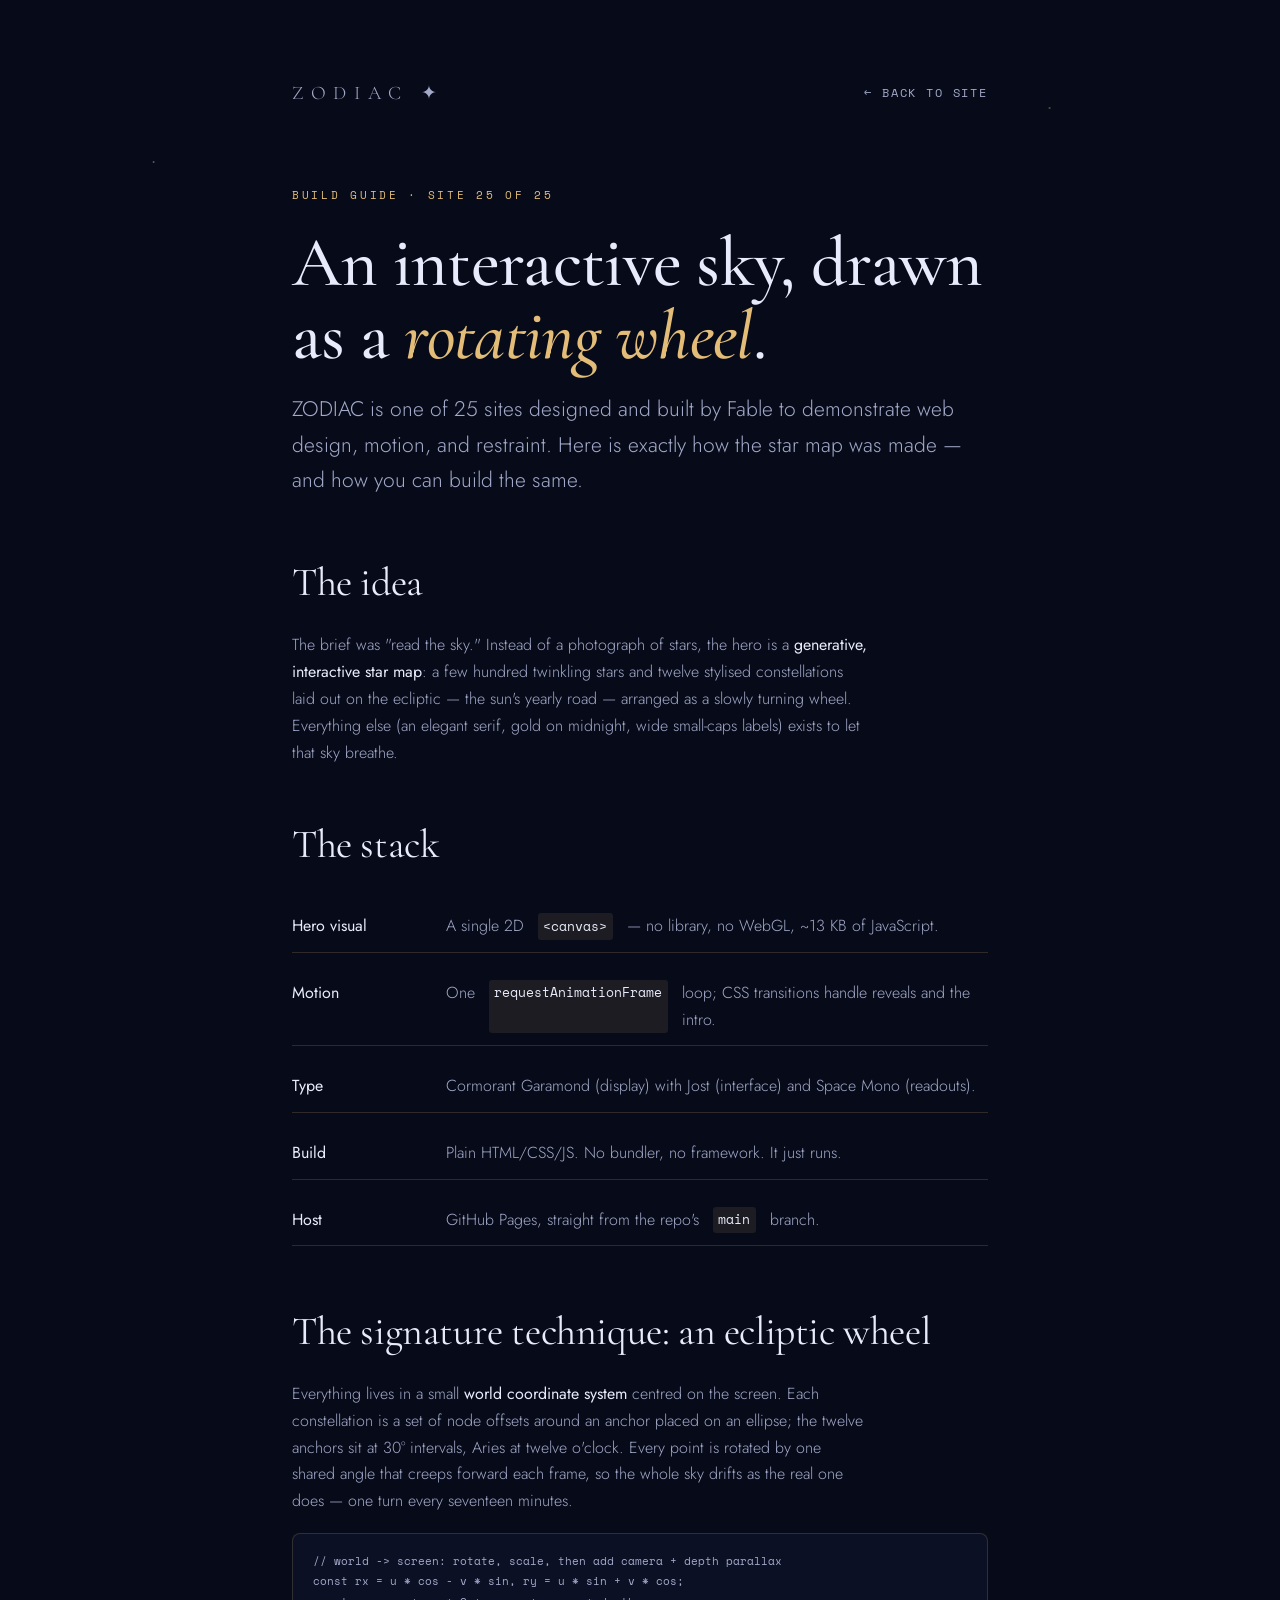
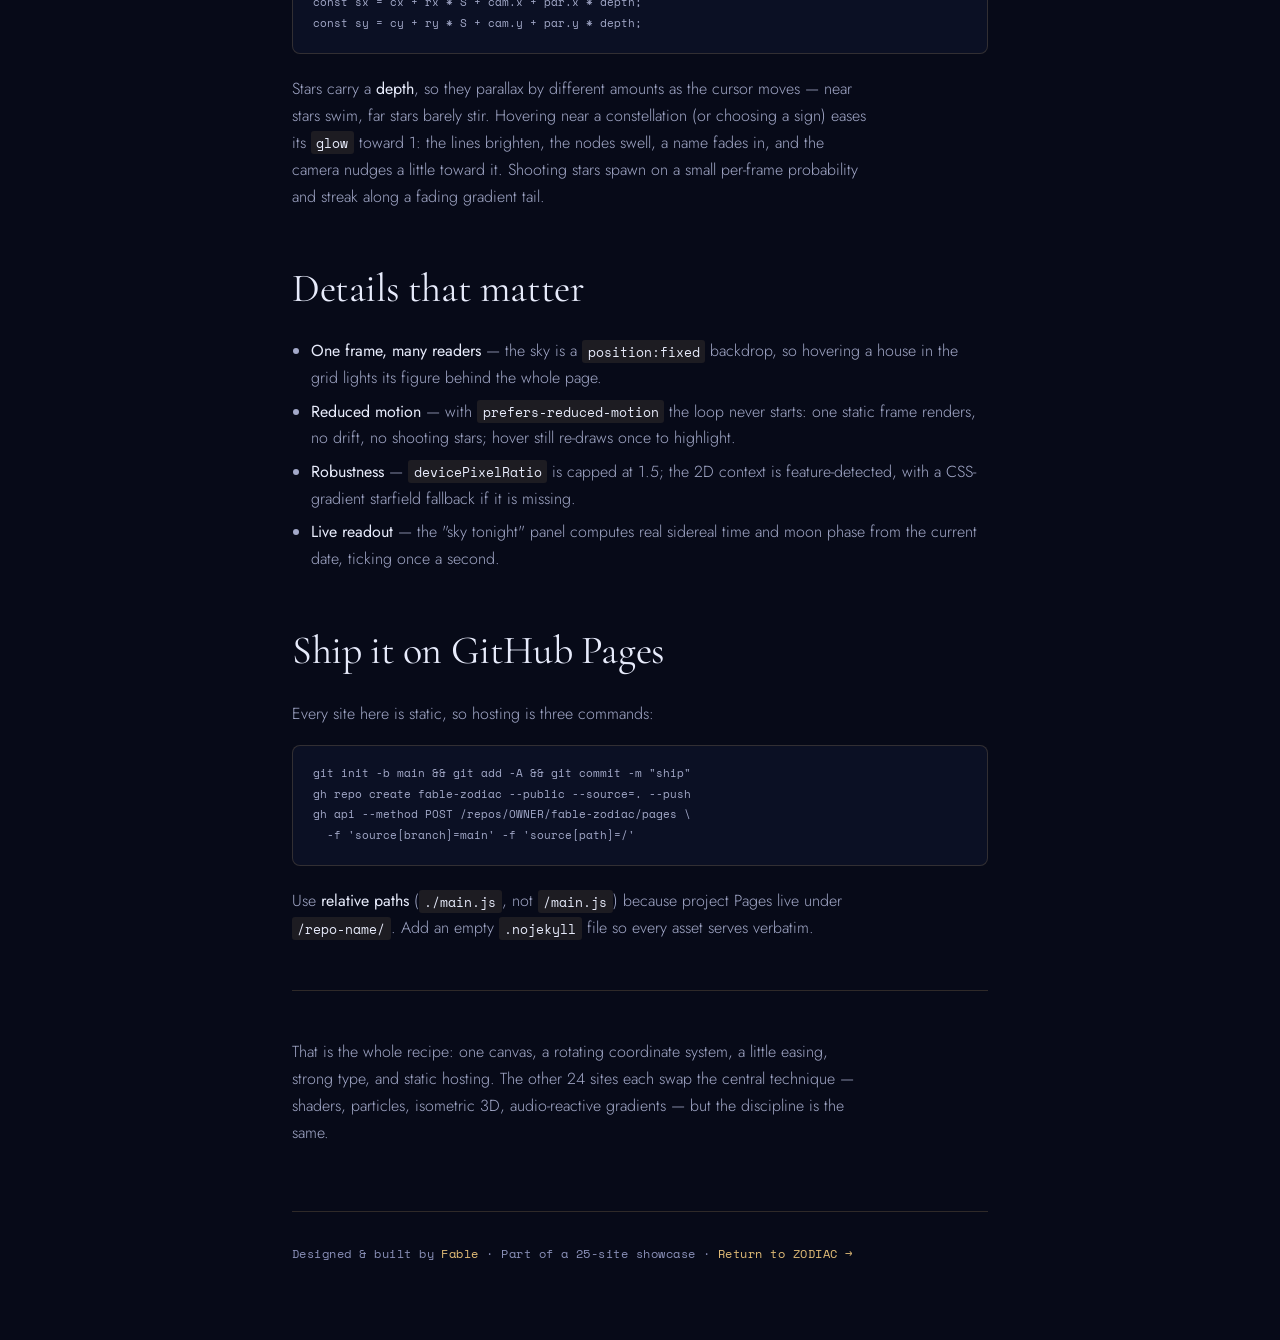
==== guide/index.html @ 29bdd399 "Ship fable-zodiac" ====
<!doctype html>
<html lang="en">
<head>
<meta charset="utf-8" />
<meta name="viewport" content="width=device-width, initial-scale=1" />
<title>ZODIAC — Guide · How this was built</title>
<meta name="description" content="How the ZODIAC site was designed and built by Fable: an interactive canvas star map of twelve constellations on a slowly rotating ecliptic wheel, with parallax, twinkle and shooting stars." />
<link rel="preconnect" href="https://fonts.googleapis.com" />
<link rel="preconnect" href="https://fonts.gstatic.com" crossorigin />
<link href="https://fonts.googleapis.com/css2?family=Cormorant+Garamond:ital,wght@0,400;0,500;1,400&family=Jost:wght@300;400;500&family=Space+Mono:wght@400&display=swap" rel="stylesheet" />
<style>
  :root{--bg:#070a18;--bg2:#0c1226;--ink:#e7ebfb;--dim:#a3a9c9;--faint:#8a90b8;--accent:#e3bd77;--line:rgba(227,189,119,.18)}
  *{box-sizing:border-box;margin:0;padding:0}
  body{background:var(--bg);color:var(--ink);font-family:"Jost",system-ui,sans-serif;font-weight:300;line-height:1.68;-webkit-font-smoothing:antialiased;
    background-image:radial-gradient(1.4px 1.4px at 12% 18%,rgba(231,235,251,.5),transparent),radial-gradient(1.5px 1.5px at 82% 12%,rgba(227,189,119,.5),transparent),radial-gradient(1.2px 1.2px at 64% 74%,rgba(231,235,251,.4),transparent);background-attachment:fixed}
  a{color:var(--accent);text-decoration:none}
  a:hover{text-decoration:underline}
  .wrap{max-width:760px;margin:0 auto;padding:clamp(28px,6vw,80px) clamp(20px,5vw,32px)}
  .top{display:flex;justify-content:space-between;align-items:center;font-family:"Space Mono",monospace;font-size:.72rem;letter-spacing:.16em;text-transform:uppercase;color:var(--faint);margin-bottom:clamp(40px,8vh,90px)}
  .top a{color:var(--dim)}
  .brand{font-family:"Cormorant Garamond",serif;font-size:1.2rem;letter-spacing:.4em;color:var(--ink)}
  h1{font-family:"Cormorant Garamond",serif;font-weight:500;font-size:clamp(2.6rem,8vw,4.4rem);line-height:1.03;letter-spacing:-.01em;margin-bottom:1.2rem}
  h1 em{color:var(--accent);font-style:italic}
  .lede{font-size:clamp(1.1rem,2.2vw,1.32rem);color:var(--dim);max-width:56ch;margin-bottom:3.2rem}
  h2{font-family:"Cormorant Garamond",serif;font-weight:400;font-size:clamp(1.7rem,4vw,2.5rem);margin:2.8rem 0 1rem;letter-spacing:-.01em}
  p{color:var(--dim);margin:0 0 1.1rem;max-width:64ch}
  .tag{display:inline-block;font-family:"Space Mono",monospace;font-size:.7rem;letter-spacing:.24em;text-transform:uppercase;color:var(--accent);margin-bottom:1.4rem}
  ul{color:var(--dim);margin:0 0 1.2rem 1.2rem}
  li{margin:.4rem 0}
  strong{color:var(--ink);font-weight:400}
  code{font-family:"Space Mono",monospace;font-size:.84em;background:rgba(227,189,119,.1);padding:.12em .4em;border-radius:3px;color:var(--ink)}
  pre{background:#0b1024;border:1px solid var(--line);border-radius:8px;padding:18px 20px;overflow-x:auto;margin:0 0 1.4rem;font-size:.8rem;line-height:1.62}
  pre code{background:none;padding:0;color:var(--dim)}
  .rule{height:1px;background:var(--line);margin:3rem 0}
  .stack{list-style:none;margin:0 0 1.2rem;padding:0;display:grid;gap:2px}
  .stack li{display:flex;gap:14px;padding:12px 0;border-bottom:1px solid var(--line)}
  .stack b{color:var(--ink);font-weight:400;min-width:140px;display:inline-block}
  footer{margin-top:4rem;padding-top:2rem;border-top:1px solid var(--line);font-family:"Space Mono",monospace;font-size:.74rem;letter-spacing:.04em;color:var(--faint)}
  footer strong{color:var(--accent);font-weight:400}
</style>
</head>
<body>
<div class="wrap">
  <div class="top">
    <a class="brand" href="../">ZODIAC ✦</a>
    <a href="../">← Back to site</a>
  </div>

  <span class="tag">Build guide · Site 25 of 25</span>
  <h1>An interactive sky, drawn as a <em>rotating wheel</em>.</h1>
  <p class="lede">ZODIAC is one of 25 sites designed and built by Fable to demonstrate web design,
    motion, and restraint. Here is exactly how the star map was made — and how you can build the same.</p>

  <h2>The idea</h2>
  <p>The brief was "read the sky." Instead of a photograph of stars, the hero is a
    <strong>generative, interactive star map</strong>: a few hundred twinkling stars and twelve
    stylised constellations laid out on the ecliptic — the sun's yearly road — arranged as a
    slowly turning wheel. Everything else (an elegant serif, gold on midnight, wide small-caps
    labels) exists to let that sky breathe.</p>

  <h2>The stack</h2>
  <ul class="stack">
    <li><b>Hero visual</b> A single 2D <code>&lt;canvas&gt;</code> — no library, no WebGL, ~13&nbsp;KB of JavaScript.</li>
    <li><b>Motion</b> One <code>requestAnimationFrame</code> loop; CSS transitions handle reveals and the intro.</li>
    <li><b>Type</b> Cormorant Garamond (display) with Jost (interface) and Space Mono (readouts).</li>
    <li><b>Build</b> Plain HTML/CSS/JS. No bundler, no framework. It just runs.</li>
    <li><b>Host</b> GitHub Pages, straight from the repo's <code>main</code> branch.</li>
  </ul>

  <h2>The signature technique: an ecliptic wheel</h2>
  <p>Everything lives in a small <strong>world coordinate system</strong> centred on the screen.
    Each constellation is a set of node offsets around an anchor placed on an ellipse; the twelve
    anchors sit at 30° intervals, Aries at twelve o'clock. Every point is rotated by one shared
    angle that creeps forward each frame, so the whole sky drifts as the real one does — one turn
    every seventeen minutes.</p>
  <pre><code>// world -> screen: rotate, scale, then add camera + depth parallax
const rx = u * cos - v * sin, ry = u * sin + v * cos;
const sx = cx + rx * S + cam.x + par.x * depth;
const sy = cy + ry * S + cam.y + par.y * depth;</code></pre>
  <p>Stars carry a <strong>depth</strong>, so they parallax by different amounts as the cursor moves —
    near stars swim, far stars barely stir. Hovering near a constellation (or choosing a sign)
    eases its <code>glow</code> toward 1: the lines brighten, the nodes swell, a name fades in, and
    the camera nudges a little toward it. Shooting stars spawn on a small per-frame probability and
    streak along a fading gradient tail.</p>

  <h2>Details that matter</h2>
  <ul>
    <li><strong>One frame, many readers</strong> — the sky is a <code>position:fixed</code> backdrop, so hovering a house in the grid lights its figure behind the whole page.</li>
    <li><strong>Reduced motion</strong> — with <code>prefers-reduced-motion</code> the loop never starts: one static frame renders, no drift, no shooting stars; hover still re-draws once to highlight.</li>
    <li><strong>Robustness</strong> — <code>devicePixelRatio</code> is capped at 1.5; the 2D context is feature-detected, with a CSS-gradient starfield fallback if it is missing.</li>
    <li><strong>Live readout</strong> — the "sky tonight" panel computes real sidereal time and moon phase from the current date, ticking once a second.</li>
  </ul>

  <h2>Ship it on GitHub Pages</h2>
  <p>Every site here is static, so hosting is three commands:</p>
  <pre><code>git init -b main &amp;&amp; git add -A &amp;&amp; git commit -m "ship"
gh repo create fable-zodiac --public --source=. --push
gh api --method POST /repos/OWNER/fable-zodiac/pages \
  -f 'source[branch]=main' -f 'source[path]=/'</code></pre>
  <p>Use <strong>relative paths</strong> (<code>./main.js</code>, not <code>/main.js</code>) because project
    Pages live under <code>/repo-name/</code>. Add an empty <code>.nojekyll</code> file so every asset serves verbatim.</p>

  <div class="rule"></div>
  <p>That is the whole recipe: one canvas, a rotating coordinate system, a little easing, strong type,
    and static hosting. The other 24 sites each swap the central technique — shaders, particles,
    isometric 3D, audio-reactive gradients — but the discipline is the same.</p>

  <footer>Designed &amp; built by <strong>Fable</strong> · Part of a 25-site showcase · <a href="../">Return to ZODIAC →</a></footer>
</div>
</body>
</html>
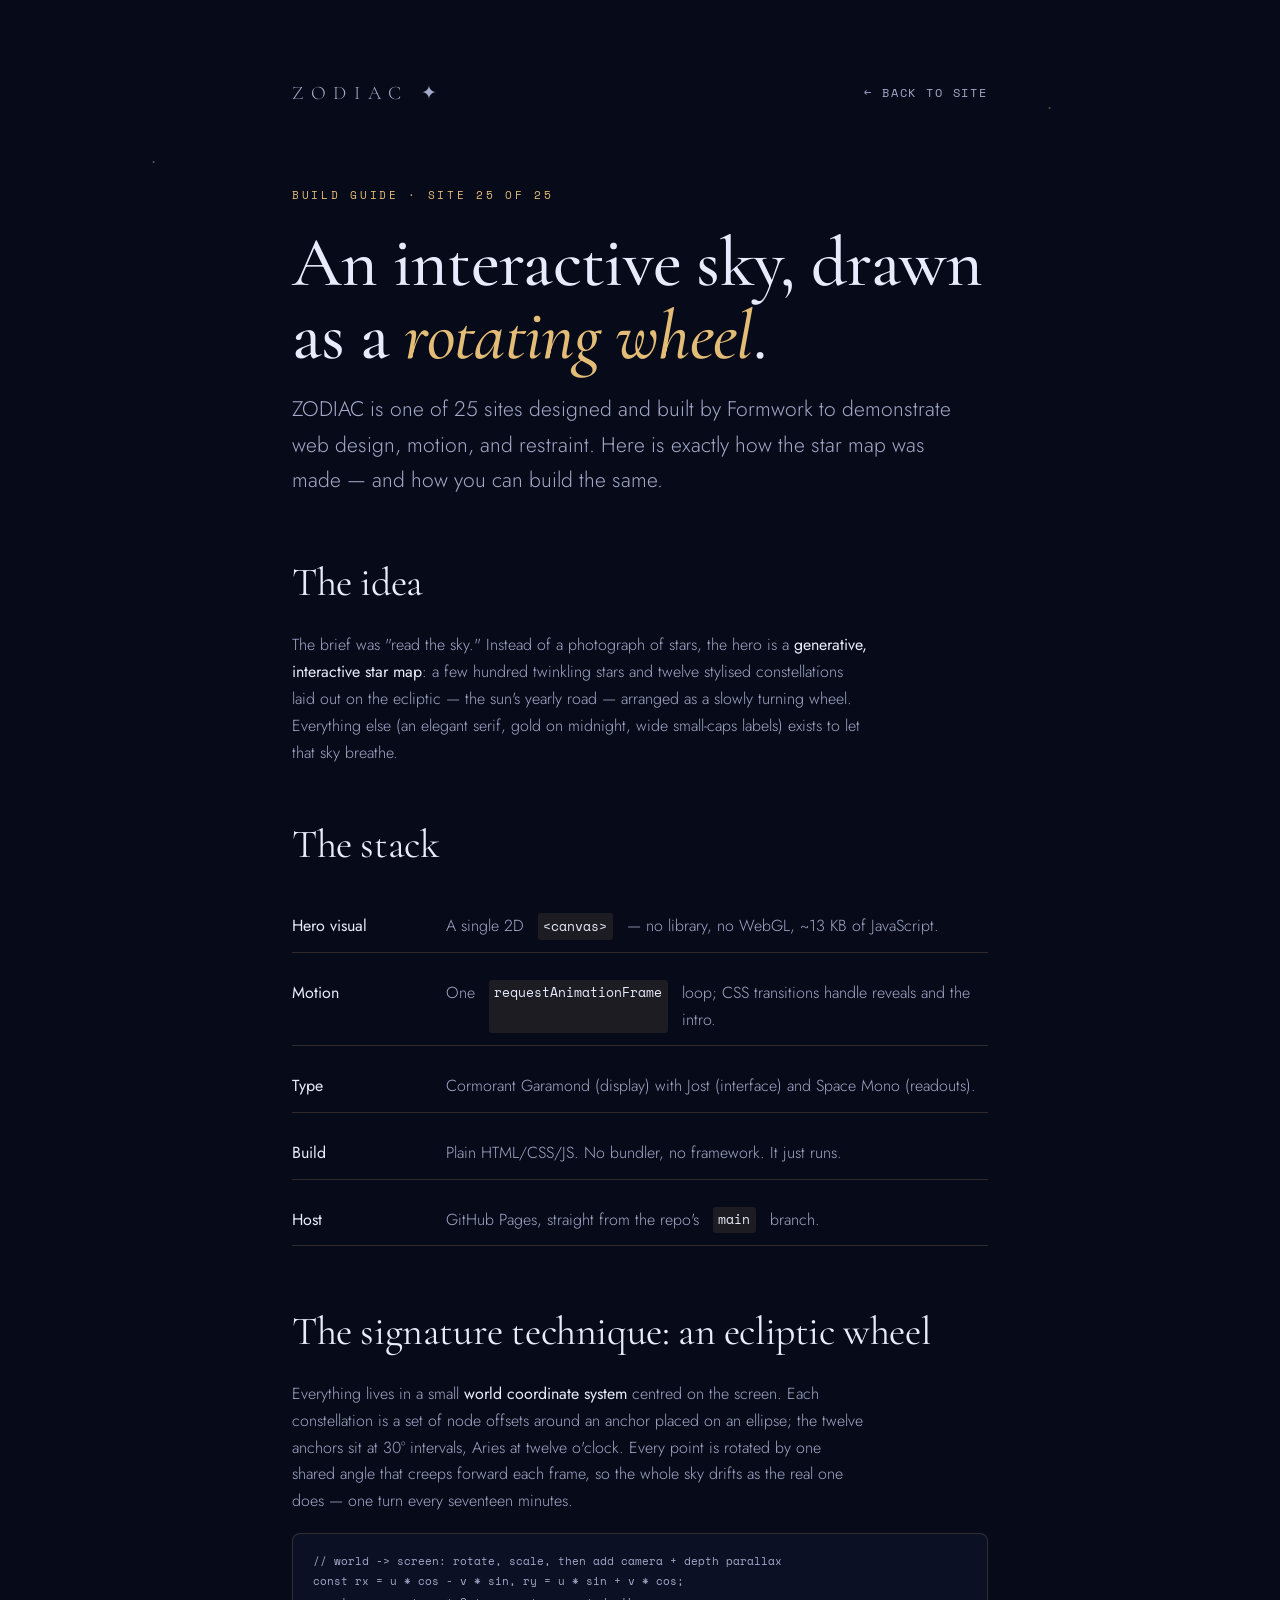
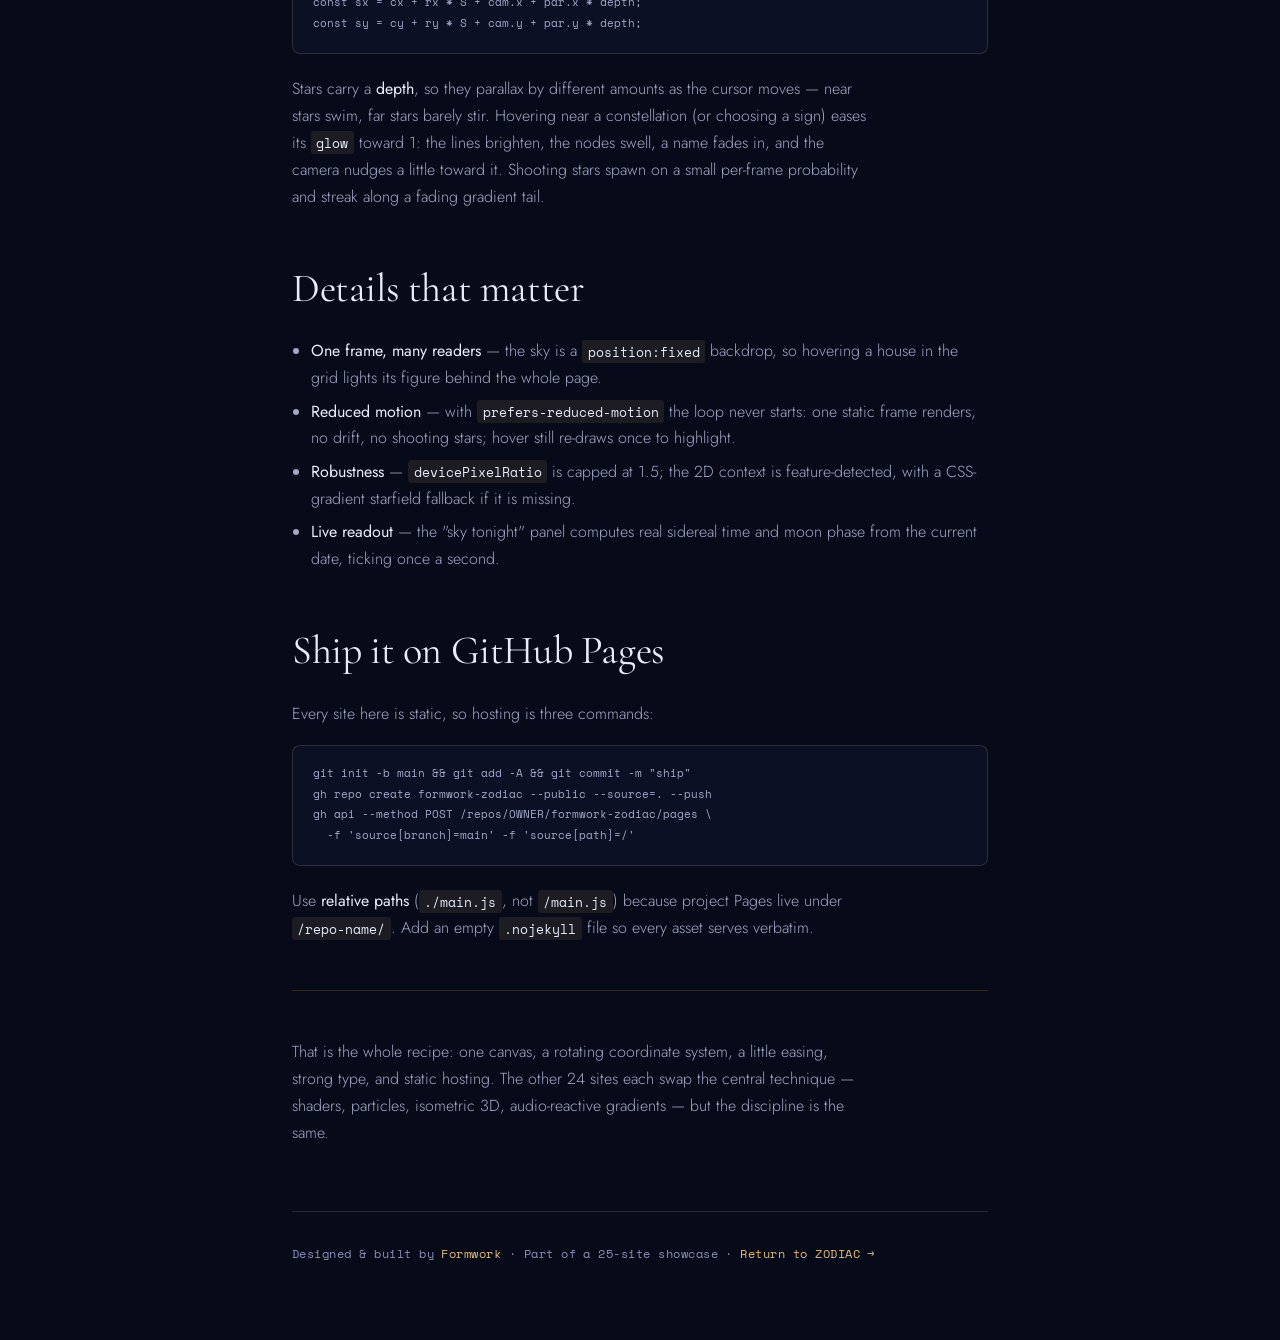
==== commit 18196fd9: "Rebrand collection to FORMWORK" ====
--- a/guide/index.html
+++ b/guide/index.html
@@ -4,7 +4,7 @@
 <meta charset="utf-8" />
 <meta name="viewport" content="width=device-width, initial-scale=1" />
 <title>ZODIAC — Guide · How this was built</title>
-<meta name="description" content="How the ZODIAC site was designed and built by Fable: an interactive canvas star map of twelve constellations on a slowly rotating ecliptic wheel, with parallax, twinkle and shooting stars." />
+<meta name="description" content="How the ZODIAC site was designed and built by Formwork: an interactive canvas star map of twelve constellations on a slowly rotating ecliptic wheel, with parallax, twinkle and shooting stars." />
 <link rel="preconnect" href="https://fonts.googleapis.com" />
 <link rel="preconnect" href="https://fonts.gstatic.com" crossorigin />
 <link href="https://fonts.googleapis.com/css2?family=Cormorant+Garamond:ital,wght@0,400;0,500;1,400&family=Jost:wght@300;400;500&family=Space+Mono:wght@400&display=swap" rel="stylesheet" />
@@ -48,7 +48,7 @@
 
   <span class="tag">Build guide · Site 25 of 25</span>
   <h1>An interactive sky, drawn as a <em>rotating wheel</em>.</h1>
-  <p class="lede">ZODIAC is one of 25 sites designed and built by Fable to demonstrate web design,
+  <p class="lede">ZODIAC is one of 25 sites designed and built by Formwork to demonstrate web design,
     motion, and restraint. Here is exactly how the star map was made — and how you can build the same.</p>
 
   <h2>The idea</h2>
@@ -94,8 +94,8 @@
   <h2>Ship it on GitHub Pages</h2>
   <p>Every site here is static, so hosting is three commands:</p>
   <pre><code>git init -b main &amp;&amp; git add -A &amp;&amp; git commit -m "ship"
-gh repo create fable-zodiac --public --source=. --push
-gh api --method POST /repos/OWNER/fable-zodiac/pages \
+gh repo create formwork-zodiac --public --source=. --push
+gh api --method POST /repos/OWNER/formwork-zodiac/pages \
   -f 'source[branch]=main' -f 'source[path]=/'</code></pre>
   <p>Use <strong>relative paths</strong> (<code>./main.js</code>, not <code>/main.js</code>) because project
     Pages live under <code>/repo-name/</code>. Add an empty <code>.nojekyll</code> file so every asset serves verbatim.</p>
@@ -105,7 +105,7 @@
     and static hosting. The other 24 sites each swap the central technique — shaders, particles,
     isometric 3D, audio-reactive gradients — but the discipline is the same.</p>
 
-  <footer>Designed &amp; built by <strong>Fable</strong> · Part of a 25-site showcase · <a href="../">Return to ZODIAC →</a></footer>
+  <footer>Designed &amp; built by <strong>Formwork</strong> · Part of a 25-site showcase · <a href="../">Return to ZODIAC →</a></footer>
 </div>
 </body>
 </html>
